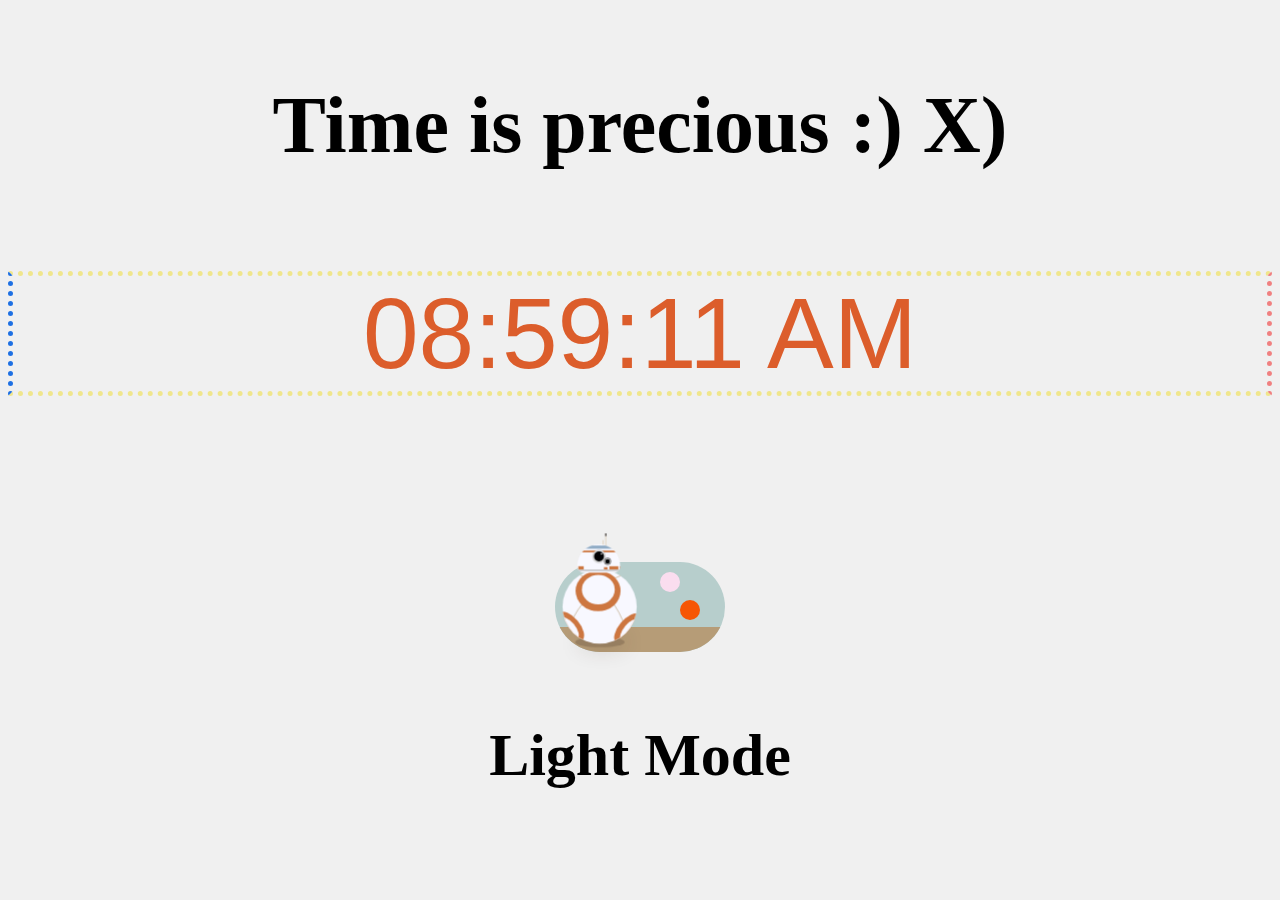
==== index.html @ 80a6a515 "Rename dwatch.html to index.html" ====
<!DOCTYPE html>
<html>
    <head>
        
        <title>
            Digital clock 
        </title>
        <link rel="stylesheet" href = "dwatch.css">
    </head>
    <body>
        <p class = "Theory" id="title">
            Time is precious :) X)
        </p>
      
      <p id = "Watch" class = "clockstyle" onload="time()">
      </p>
      <div class="switch-btn">
      <label>
        <input type="checkbox" class="slider" id="modeSwitch" onclick="toggleMode()">
        <div class="switch">
            <div class="suns"></div>
            <div class="moons">
                <div class="star star-1"></div>
                <div class="star star-2"></div>
                <div class="star star-3"></div>
                <div class="star star-4"></div>
                <div class="star star-5"></div>
                <div class="first-moon"></div>
            </div>
            <div class="sand"></div>
            <div class="bb8">
                <div class="antennas">
                    <div class="antenna short"></div>
                    <div class="antenna long"></div>
                </div>
                <div class="head">
                    <div class="stripe one"></div>
                    <div class="stripe two"></div>
                    <div class="eyes">
                        <div class="eye one"></div>
                        <div class="eye two"></div>
                    </div>
                    <div class="stripe detail">
                        <div class="detail zero"></div>
                        <div class="detail zero"></div>
                        <div class="detail one"></div>
                        <div class="detail two"></div>
                        <div class="detail three"></div>
                        <div class="detail four"></div>
                        <div class="detail five"></div>
                        <div class="detail five"></div>
                    </div>
                    <div class="stripe three"></div>
                </div>
                <div class="ball">
                    <div class="lines one"></div>
                    <div class="lines two"></div>
                    <div class="ring one"></div>
                    <div class="ring two"></div>
                    <div class="ring three"></div>
                </div>
                <div class="shadow"></div>
            </div>
        </div>
    </label>
</div>
<div id="modeText" class = "modeText">Light Mode</div>
      <script src = "dwatch.js"></script>
    </body>
</html
---- dwatch.css ----
.clockstyle{
    color: rgb(220, 93, 43);
    font-family: Impact, Haettenschweiler, 'Arial Narrow Bold', sans-serif;
    align-content: center;
    text-align: center;
    font-size: 100px;
    border: dotted ;
    border-width: 5px;
    border-color: khaki;
    border-right-color: lightcoral;
    border-left-color: rgb(30, 112, 227);


}

.Theory
{
    color: rgb(0,0,0);
    font: italic;
    font-size: 80px;
    font-weight: bolder;
    text-align: center;
    align-content: center;
}
.modeText
{
    color: rgb(0,0,0);
    font: italic;
    font-size: 60px;
    font-weight: bolder;
    text-align: center;
    align-content: center;
}
.switch-btn{
    display: flex;
    justify-content: center;
    align-items: center;
    height: 25vh;
}
body {
    background-color: #f0f0f0; /* light mode background color */
    color: #333; /* light mode text color */
    transition: background-color 0.3s ease;
  }
  
  .dark-mode {
    background-color: #333; /* dark mode background color */
    color: #f0f0f0; /* dark mode text color */
  }
  
.switch {
    --toggle-size: 1;
  }
  
  .switch *, .switch *::after, *::before {
    -webkit-box-sizing: border-box;
    box-sizing: border-box;
  }
  
  .switch {
    -webkit-box-sizing: border-box;
    box-sizing: border-box;
    display: -webkit-inline-box;
    display: -ms-inline-flexbox;
    display: inline-flex;
    -webkit-box-align: center;
    -ms-flex-align: center;
    align-items: center;
    width: 170px;
    height: 90px;
    background-color: #b7cecc;
    position: relative;
    border-radius: 999px;
    -webkit-transition: .4s;
    -o-transition: .4s;
    transition: .4s;
    cursor: pointer;
    -webkit-transform: scale(var(--toggle-size));
    -ms-transform: scale(var(--toggle-size));
    transform: scale(var(--toggle-size));
  }
  
  .moons {
    position: absolute;
    width: 100px;
    height: 65px;
    overflow: hidden;
    top: 0;
    left: -10px;
  }
  
  .moons .star {
    position: absolute;
    width: 1px;
    height: 1px;
    top: 45px;
    left: 30px;
    border-radius: 999px;
    background-color: #ffffff;
  }
  
  .moons .star.star-1 {
    top: 100%;
    left: 75px;
    -webkit-transition: .2s;
    -o-transition: .2s;
    transition: .2s;
  }
  
  .moons .star.star-2 {
    top: 100%;
    left: 65px;
    -webkit-transition: .3s;
    -o-transition: .3s;
    transition: .3s;
  }
  
  .moons .star.star-3 {
    top: 100%;
    left: 85px;
    -webkit-transition: .4s;
    -o-transition: .4s;
    transition: .4s;
  }
  
  .moons .star.star-4 {
    top: 100%;
    left: 60px;
    -webkit-transition: .5s;
    -o-transition: .5s;
    transition: .5s;
  }
  
  .moons .star.star-5 {
    top: 100%;
    left: 44px;
    -webkit-transition: .6s;
    -o-transition: .6s;
    transition: .6s;
  }
  
  .moons .first-moon {
    position: absolute;
    -webkit-transition: .4s;
    -o-transition: .4s;
    transition: .4s;
    width: 30px;
    height: 30px;
    top: 100%;
    left: 30px;
    background-color: #e0d6d6;
    border-radius: 999px;
  }
  
  .moons::before, .moons::after {
    -webkit-transition: .6s;
    -o-transition: .6s;
    transition: .6s;
    content: "";
    position: absolute;
    width: 8px;
    height: 8px;
    background-color: #dde4e6;
    border-radius: 999px;
    top: 100%;
    left: 70px;
  }
  
  .moons::after {
    width: 5px;
    height: 5px;
    left: 81px;
    -webkit-transition: .8s;
    -o-transition: .8s;
    transition: .8s;
  }
  
  .sand {
    position: absolute;
    width: 100%;
    height: 45px;
    bottom: 0px;
    left: 0;
    border-radius: 0 0 999px 999px;
    overflow: hidden;
  }
  
  .suns {
    position: absolute;
    width: 50px;
    height: 70px;
    overflow: hidden;
    top: 0;
    right: 15px;
  }
  
  .suns::before {
    content: "";
    position: absolute;
    width: 20px;
    height: 20px;
    background-color: #faddef;
    border-radius: 999px;
    top: 10px;
    right: 30px;
    -webkit-transition: .4s;
    -o-transition: .4s;
    transition: .4s;
  }
  
  .suns::after {
    content: "";
    position: absolute;
    width: 20px;
    height: 20px;
    background-color: #F65604;
    border-radius: 999px;
    top: 38px;
    right: 10px;
    -webkit-transition: .6s;
    -o-transition: .6s;
    transition: .6s;
  }
  
  .sand::before {
    position: absolute;
    width: 100%;
    height: 25px;
    bottom: 0px;
    left: 0;
    content: "";
    background-color: #B69C77;
    border-radius: 0 0 999px 999px;
  }
  
  .bb8 {
    position: absolute;
    left: -18%;
    width: 140px;
    -webkit-transform: scale(0.45);
    -ms-transform: scale(0.45);
    transform: scale(0.45);
    -webkit-transition: left .4s;
    -o-transition: left .4s;
    transition: left .4s;
  }
  
  .slider {
    display: none;
  }
  
  .antennas {
    position: absolute;
    -webkit-transition: all 0.4s;
    -o-transition: all 0.4s;
    transition: all 0.4s;
    left: 28%;
  }
  
  .antenna {
    background: #e0d2be;
    position: absolute;
    width: 2px;
  }
  
  .antenna.short {
    height: 20px;
    top: -65px;
    left: 50px;
  }
  
  .antenna.long {
    border-top: 6px solid #020204;
    border-bottom: 6px solid #020204;
    height: 36px;
    top: -80px;
    left: 56px;
  }
  
  .head {
    -webkit-transition: -webkit-transform .4s;
    transition: -webkit-transform .4s;
    -o-transition: transform .4s;
    transition: transform .4s, -webkit-transform .4s;
    background-color: ghostwhite;
    border-radius: 90px 90px 25px 25px;
    -moz-border-radius: 90px 90px 25px 25px;
    -webkit-border-radius: 90px 90px 25px 25px;
    height: 63px;
    margin-left: -45px;
    overflow: hidden;
    position: absolute;
    width: 95px;
    z-index: 1;
    top: -56px;
    left: 56%;
  }
  
  .head .stripe {
    position: absolute;
    width: 100%;
  }
  
  .head .stripe.one {
    background: #7699B7;
    height: 7px;
    opacity: 0.8;
    z-index: 1;
    top: 3px;
  }
  
  .head .stripe.two {
    background: #CD7640;
    height: 4px;
    top: 14px;
  }
  
  .head .stripe.three {
    background: #999;
    height: 4px;
    opacity: 0.5;
    bottom: 3px;
  }
  
  .head .stripe.detail {
    display: -webkit-box;
    display: -ms-flexbox;
    display: flex;
    width: 200px;
    bottom: 7px;
    left: -38%;
    -webkit-transition: left 0.4s;
    -o-transition: left 0.4s;
    transition: left 0.4s;
  }
  
  .head .detail {
    height: 7px;
  }
  
  .head .detail.zero {
    background-color: #CD7640;
    width: 2%;
    margin-left: 3px;
  }
  
  .head .detail.one {
    background-color: #CD7640;
    width: 8%;
    margin-left: 3px;
  }
  
  .head .detail.two {
    background-color: #CD7640;
    width: 6%;
    margin-left: 5px;
  }
  
  .head .detail.three {
    background-color: #CD7640;
    width: 4%;
    margin-left: 45px;
    height: 5px;
    margin-top: 2px;
  }
  
  .head .detail.four {
    background-color: #CD7640;
    width: 10%;
    margin-left: 4px;
  }
  
  .head .detail.five {
    background-color: #CD7640;
    width: 2%;
    margin-left: 3px;
  }
  
  .head .eyes {
    display: inline-block;
    height: 100%;
    position: absolute;
    width: 100%;
    -webkit-transition: left 0.4s;
    -o-transition: left 0.4s;
    transition: left 0.4s;
    left: 22%;
  }
  
  .head .eye {
    border-radius: 50%;
    display: block;
    position: absolute;
  }
  
  .head .eye.one {
    background: #020204;
    border: 4px solid lightgray;
    height: 30px;
    width: 30px;
    top: 12px;
    left: 12%;
  }
  
  .head .eye.one:after {
    background: white;
    border-radius: 50%;
    content: "";
    display: block;
    height: 3px;
    position: absolute;
    width: 3px;
    top: 4px;
    right: 4px;
  }
  
  .head .eye.two {
    background-color: lightgrey;
    border: 1px solid #020204;
    height: 16px;
    width: 16px;
    top: 30px;
    left: 40%;
  }
  
  .head .eye.two:after {
    background: #020204;
    border-radius: 50%;
    content: "";
    display: block;
    height: 10px;
    position: absolute;
    width: 10px;
    top: 2px;
    left: 2px;
  }
  
  .ball {
    background-color: ghostwhite;
    border-radius: 50%;
    height: 165px;
    overflow: hidden;
    position: relative;
    width: 165px;
    -webkit-transition: -webkit-transform .4s;
    transition: -webkit-transform .4s;
    -o-transition: transform .4s;
    transition: transform .4s, -webkit-transform .4s;
  }
  
  .lines {
    border: 2px solid #B19669;
    border-radius: 50%;
    height: 400px;
    opacity: 0.6;
    position: absolute;
    width: 400px;
  }
  
  .lines.two {
    top: -10px;
    left: -250px;
  }
  
  .ring {
    background: #CD7640;
    border-radius: 50%;
    height: 70px;
    margin-left: -35px;
    position: absolute;
    width: 70px;
  }
  
  .ring:after {
    background-color: ghostwhite;
    border-radius: 50%;
    content: "";
    display: block;
    height: 73%;
    margin-top: -36%;
    margin-left: -36%;
    position: absolute;
    width: 73%;
    top: 50%;
    left: 50%;
  }
  
  .ring.one {
    margin-left: -40px;
    height: 90px;
    width: 100px;
    top: 2%;
    left: 42%;
  }
  
  .ring.two {
    height: 40px;
    width: 80px;
    -ms-transform: rotate(50deg);
    -webkit-transform: rotate(50deg);
    transform: rotate(50deg);
    top: 65%;
    left: 8%;
  }
  
  .ring.two:after {
    top: 100%;
  }
  
  .ring.three {
    height: 37px;
    width: 80px;
    -ms-transform: rotate(-50deg);
    -webkit-transform: rotate(-50deg);
    transform: rotate(-50deg);
    top: 68%;
    left: 84%;
  }
  
  .ring.three:after {
    top: 110%;
  }
  
  .shadow {
    background: #3A271C;
    -webkit-box-shadow: 5px 0 50px #3A271C;
    box-shadow: 5px 0 50px #3A271C;
    border-radius: 50%;
    height: 23.3333333333px;
    opacity: 0.25;
    position: absolute;
    width: 110px;
    left: 28px;
    z-index: -1;
    bottom: -8px;
  }
  
  /* actions */
  
  .slider:checked+ .switch .bb8 {
    left: 29%;
  }
  
  .slider:checked + .switch  .bb8 .ball {
    -webkit-transform: rotate(180deg);
    -ms-transform: rotate(180deg);
    transform: rotate(180deg);
  }
  
  .slider:hover+ .switch .bb8 .eyes {
    left: 60%;
  }
  
  .slider:checked:hover+ .switch .bb8 .eyes {
    left: -20%;
  }
  
  .slider:active+ .switch .bb8 .head {
    -webkit-transform: translate(35px, 3px) rotateZ(17deg);
    -ms-transform: translate(35px, 3px) rotate(17deg);
    transform: translate(30px, 3px) rotateZ(17deg);
  }
  
  .slider:checked:active+ .switch .bb8 .head {
    -webkit-transform: translate(-35px, 6px) rotateZ(-17deg);
    -ms-transform: translate(-35px, 6px) rotate(-17deg);
    transform: translate(-35px, 6px) rotateZ(-17deg);
  }
  
  .slider:active+.switch .antennas {
    -webkit-transform: translate(35px, -20px) rotateZ(17deg);
    -ms-transform: translate(35px, -20px) rotate(17deg);
    transform: translate(35px, -20px) rotateZ(17deg);
  }
  
  .slider:active:not(:hover)+.switch .antennas {
    -webkit-transform: translate(35px, -10px) rotateZ(17deg);
    -ms-transform: translate(35px, -10px) rotate(17deg);
    transform: translate(35px, -10px) rotateZ(17deg);
  }
  
  .slider:checked:active+.switch .antennas {
    -webkit-transform: translate(-35px, 10px) rotateZ(-17deg);
    -ms-transform: translate(-35px, 10px) rotate(-17deg);
    transform: translate(-35px, 15px) rotateZ(-17deg);
  }
  
  .slider:checked:active:not(:hover)+.switch .antennas {
    -webkit-transform: translate(-30px, 20px) rotateZ(-17deg);
    -ms-transform: translate(-30px, 20px) rotate(-17deg);
    transform: translate(-25px, 25px) rotateZ(-17deg);
  }
  
  .slider:hover+ .switch .antennas, .slider:checked+ .switch .antennas {
    left: 6%;
  }
  
  .slider:hover+ .switch .stripe.detail, .slider:checked+ .switch .stripe.detail {
    left: 0;
  }
  
  .slider:checked:hover+ .switch .antennas {
    left: 28%;
  }
  
  .slider:checked:hover+ .switch .stripe.detail {
    left: -38%;
  }
  
  .slider:checked + .switch {
    background-color: #112350;
  }
  
  .slider:checked + .switch .suns::before {
    top: 100px;
  }
  
  .slider:checked + .switch .suns::after {
    top: 150px;
  }
  
  .slider:checked + .switch .moons .first-moon {
    top: 15px;
    -webkit-box-shadow: 0 0 10px #B8CCCD;
    box-shadow: 0 0 10px #B8CCCD;
  }
  
  .slider:checked + .switch .moons::after {
    top: 38px;
    -webkit-box-shadow: 0 0 15px #B8CCCD;
    box-shadow: 0 0 15px #B8CCCD;
  }
  
  .slider:checked + .switch .moons::before {
    top: 34px;
    -webkit-box-shadow: 0 0 15px #B8CCCD;
    box-shadow: 0 0 15px #B8CCCD;
  }
  
  .slider:checked + .switch .moons .star {
    -webkit-box-shadow: 0 0 20px 2px #fff;
    box-shadow: 0 0 20px 2px #fff;
  }
  
  .slider:checked + .switch .moons .star.star-1 {
    top: 20px;
  }
  
  .slider:checked + .switch .moons .star.star-2 {
    top: 15px;
  }
  
  .slider:checked + .switch .moons .star.star-3 {
    top: 15px;
  }
  
  .slider:checked + .switch .moons .star.star-4 {
    top: 45px;
  }
  
  .slider:checked + .switch .moons .star.star-5 {
    top: 53px;
  }
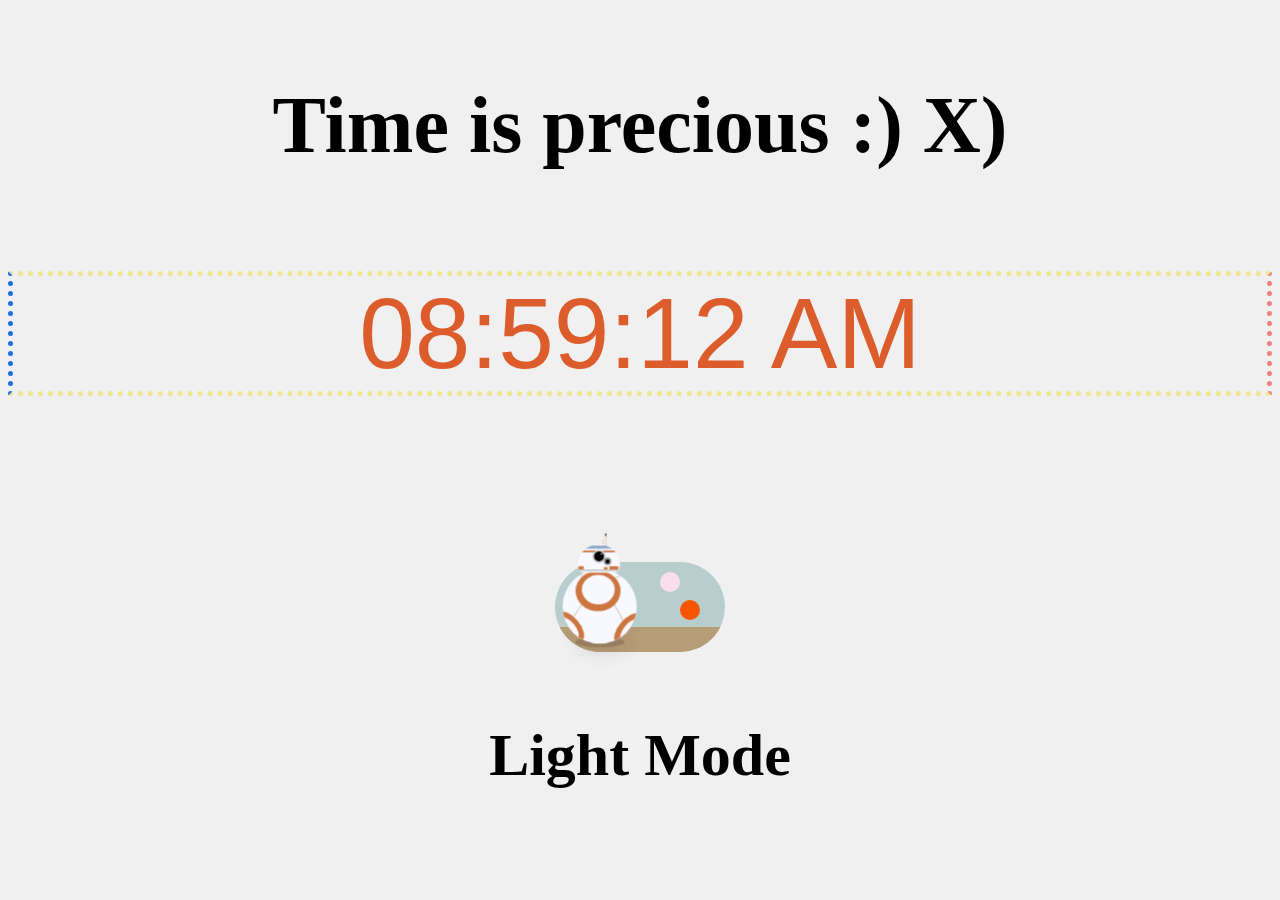
==== commit 23bf7f5e: "minor fixes" ====
--- a/index.html
+++ b/index.html
@@ -5,7 +5,7 @@
         <title>
             Digital clock 
         </title>
-        <link rel="stylesheet" href = "dwatch.css">
+        <link rel="stylesheet" href = "./dwatch.css">
     </head>
     <body>
         <p class = "Theory" id="title">
@@ -65,6 +65,6 @@
     </label>
 </div>
 <div id="modeText" class = "modeText">Light Mode</div>
-      <script src = "dwatch.js"></script>
+      <script src = "./dwatch.js"></script>
     </body>
 </html        
